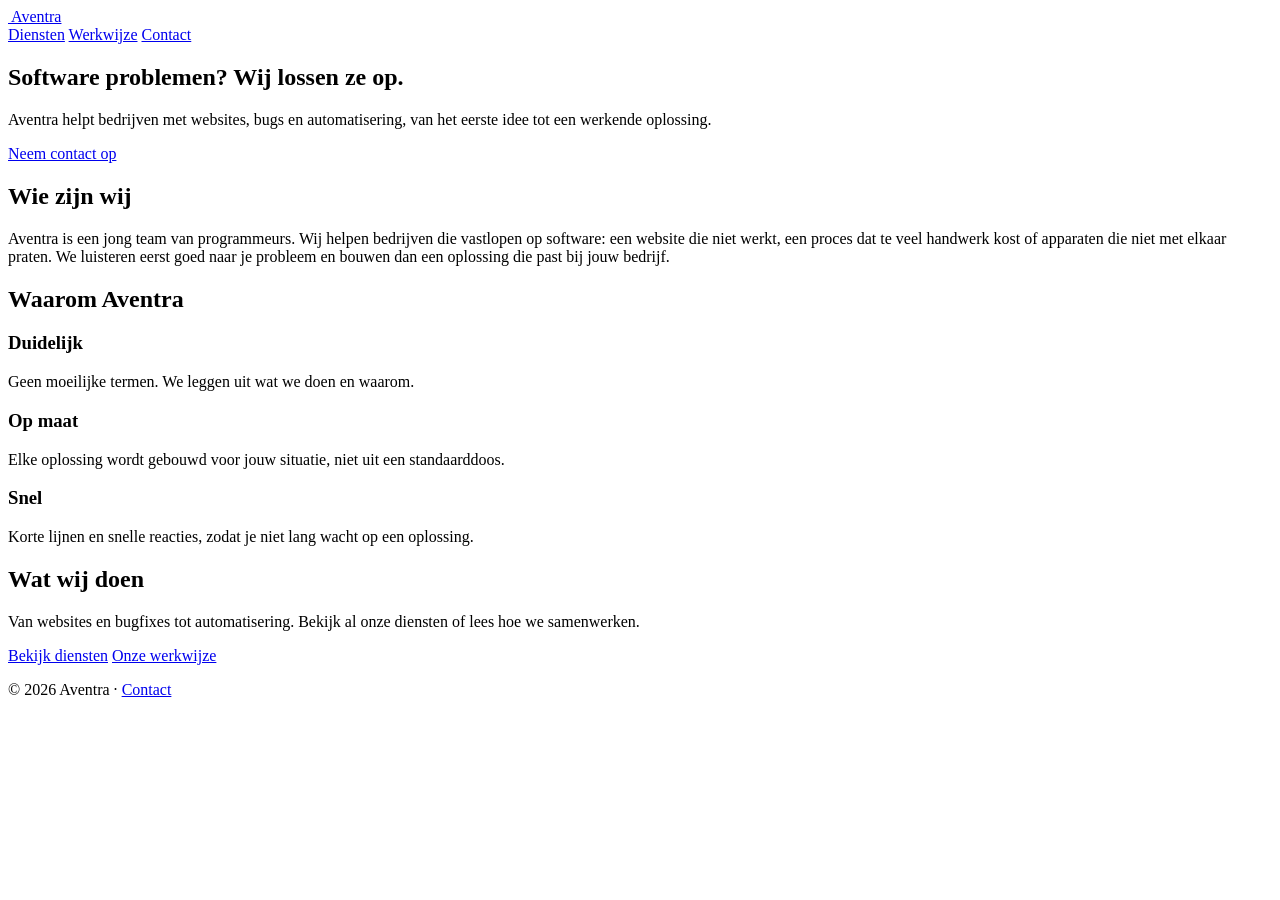
==== index.html @ 6a508613 "Add files via upload" ====
<!DOCTYPE html>
<html lang="nl">
<head>
  <meta charset="UTF-8">
  <meta name="viewport" content="width=device-width, initial-scale=1">
  <title>Aventra – Software problemen opgelost</title>
  <link rel="icon" href="img/logo.svg" type="image/svg+xml">
  <link rel="stylesheet" href="css/style.css">
</head>
<body>
  <header class="nav">
    <a class="logo" href="index.html"><img class="logo-img" src="img/logo.svg" alt=""> Aventra</a>
    <nav>
      <a href="pages/diensten.html">Diensten</a>
      <a href="pages/werkwijze.html">Werkwijze</a>
      <a href="pages/contact.html">Contact</a>
    </nav>
  </header>

  <section class="hero">
    <h1>Software problemen? Wij lossen ze op.</h1>
    <p>Aventra helpt bedrijven met websites, bugs en automatisering, van het eerste idee tot een werkende oplossing.</p>
    <a class="knop" href="pages/contact.html">Neem contact op</a>
  </section>

  <section>
    <h2>Wie zijn wij</h2>
    <p class="lead">Aventra is een jong team van programmeurs. Wij helpen bedrijven die vastlopen op software: een website die niet werkt, een proces dat te veel handwerk kost of apparaten die niet met elkaar praten. We luisteren eerst goed naar je probleem en bouwen dan een oplossing die past bij jouw bedrijf.</p>
  </section>

  <section>
    <h2>Waarom Aventra</h2>
    <div class="blokken">
      <div class="blok">
        <h3>Duidelijk</h3>
        <p>Geen moeilijke termen. We leggen uit wat we doen en waarom.</p>
      </div>
      <div class="blok">
        <h3>Op maat</h3>
        <p>Elke oplossing wordt gebouwd voor jouw situatie, niet uit een standaarddoos.</p>
      </div>
      <div class="blok">
        <h3>Snel</h3>
        <p>Korte lijnen en snelle reacties, zodat je niet lang wacht op een oplossing.</p>
      </div>
    </div>
  </section>

  <section>
    <h2>Wat wij doen</h2>
    <p class="lead">Van websites en bugfixes tot automatisering. Bekijk al onze diensten of lees hoe we samenwerken.</p>
    <p class="centreer">
      <a class="knop blauw" href="pages/diensten.html">Bekijk diensten</a>
      <a class="knop blauw" href="pages/werkwijze.html">Onze werkwijze</a>
    </p>
  </section>

  <footer>© 2026 Aventra · <a href="pages/contact.html">Contact</a></footer>
  <script src="js/chat.js"></script>
</body>
</html>
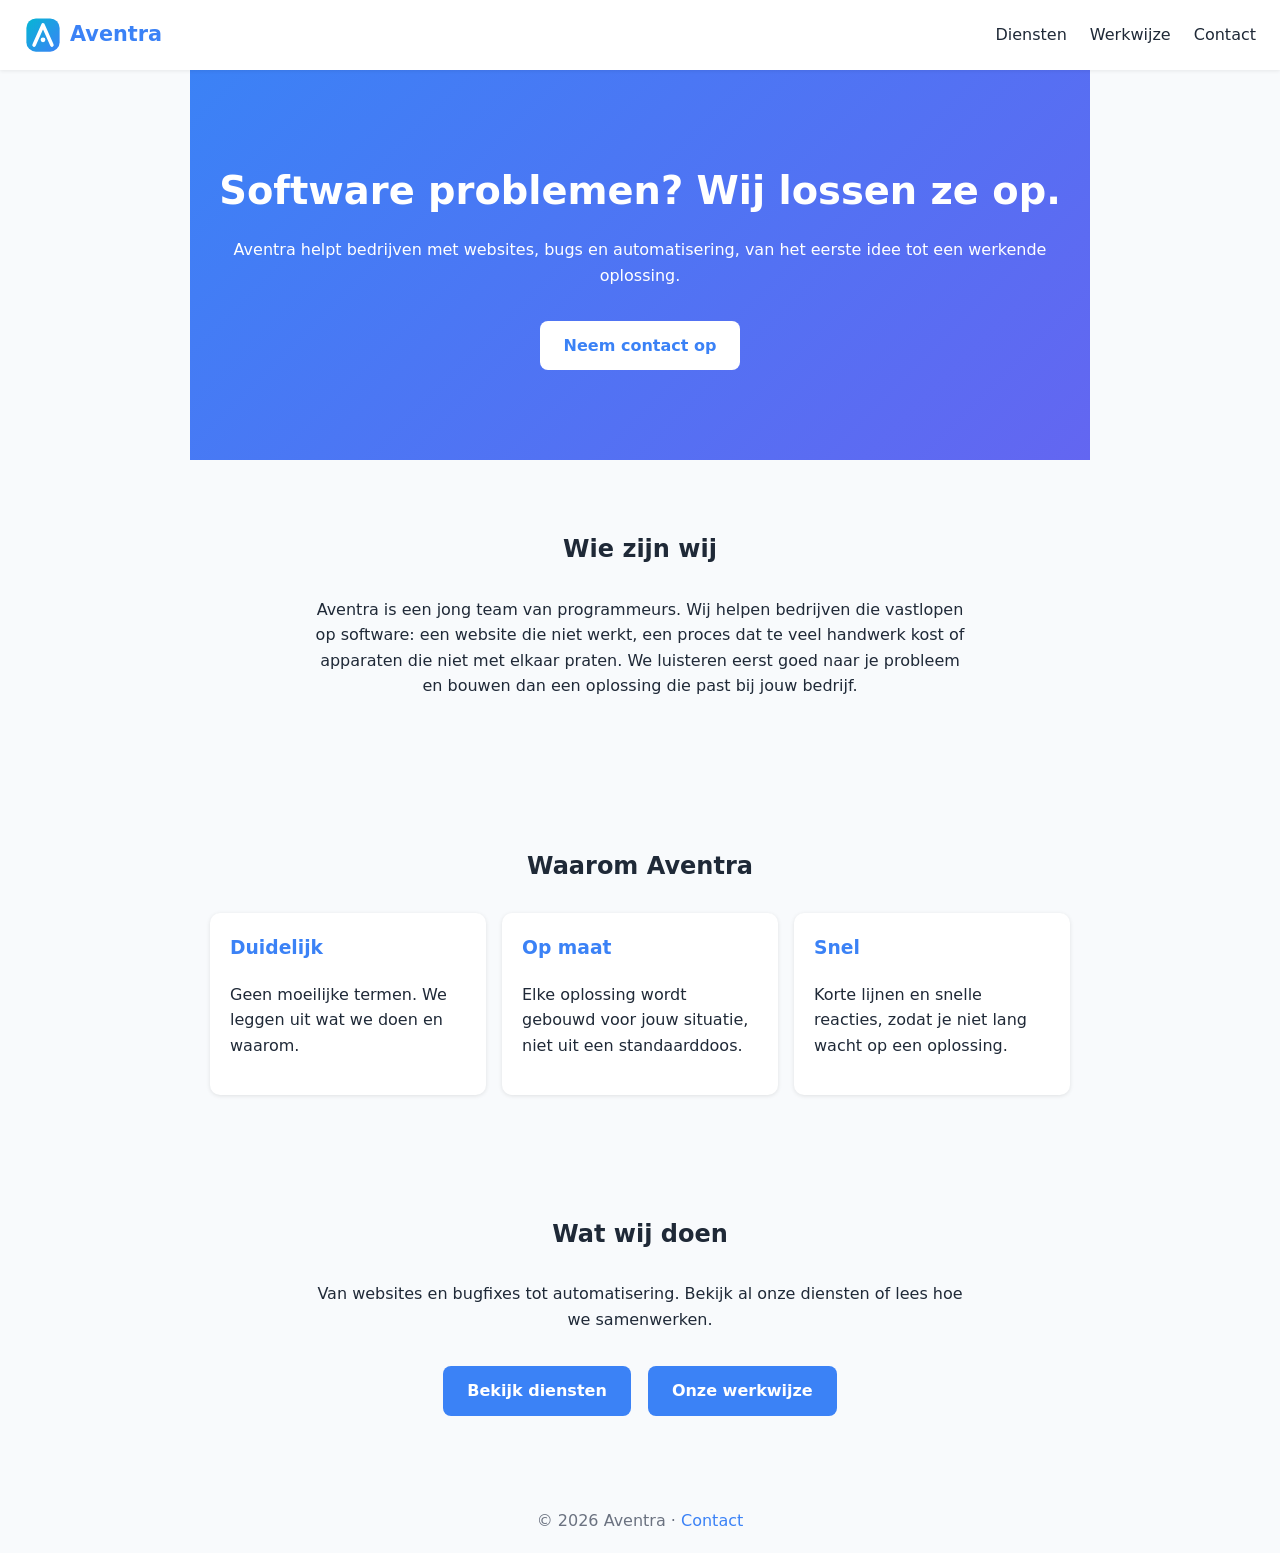
==== commit 55b58cb7: "Add files via upload" ====
--- a/index.html
+++ b/index.html
@@ -4,23 +4,23 @@
   <meta charset="UTF-8">
   <meta name="viewport" content="width=device-width, initial-scale=1">
   <title>Aventra – Software problemen opgelost</title>
-  <link rel="icon" href="img/logo.svg" type="image/svg+xml">
-  <link rel="stylesheet" href="css/style.css">
+  <link rel="icon" href="logo.svg" type="image/svg+xml">
+  <link rel="stylesheet" href="style.css">
 </head>
 <body>
   <header class="nav">
-    <a class="logo" href="index.html"><img class="logo-img" src="img/logo.svg" alt=""> Aventra</a>
+    <a class="logo" href="index.html"><img class="logo-img" src="logo.svg" alt=""> Aventra</a>
     <nav>
-      <a href="pages/diensten.html">Diensten</a>
-      <a href="pages/werkwijze.html">Werkwijze</a>
-      <a href="pages/contact.html">Contact</a>
+      <a href="diensten.html">Diensten</a>
+      <a href="werkwijze.html">Werkwijze</a>
+      <a href="contact.html">Contact</a>
     </nav>
   </header>
 
   <section class="hero">
     <h1>Software problemen? Wij lossen ze op.</h1>
     <p>Aventra helpt bedrijven met websites, bugs en automatisering, van het eerste idee tot een werkende oplossing.</p>
-    <a class="knop" href="pages/contact.html">Neem contact op</a>
+    <a class="knop" href="contact.html">Neem contact op</a>
   </section>
 
   <section>
@@ -50,12 +50,12 @@
     <h2>Wat wij doen</h2>
     <p class="lead">Van websites en bugfixes tot automatisering. Bekijk al onze diensten of lees hoe we samenwerken.</p>
     <p class="centreer">
-      <a class="knop blauw" href="pages/diensten.html">Bekijk diensten</a>
-      <a class="knop blauw" href="pages/werkwijze.html">Onze werkwijze</a>
+      <a class="knop blauw" href="diensten.html">Bekijk diensten</a>
+      <a class="knop blauw" href="werkwijze.html">Onze werkwijze</a>
     </p>
   </section>
 
-  <footer>© 2026 Aventra · <a href="pages/contact.html">Contact</a></footer>
-  <script src="js/chat.js"></script>
+  <footer>© 2026 Aventra · <a href="contact.html">Contact</a></footer>
+  <script src="chat.js"></script>
 </body>
 </html>
--- a/style.css
+++ b/style.css
@@ -0,0 +1,127 @@
+* { box-sizing: border-box; }
+
+html { scroll-behavior: smooth; }
+
+body {
+  margin: 0;
+  font-family: system-ui, sans-serif;
+  color: #1f2937;
+  background: #f8fafc;
+  line-height: 1.6;
+}
+
+.nav {
+  display: flex;
+  justify-content: space-between;
+  align-items: center;
+  padding: 16px 24px;
+  background: white;
+  box-shadow: 0 1px 4px rgba(0, 0, 0, 0.08);
+  position: sticky;
+  top: 0;
+}
+
+.nav .logo { margin-left: 0; text-decoration: none; font-weight: 700; font-size: 1.3rem; color: #3b82f6; }
+
+.nav a {
+  margin-left: 18px;
+  text-decoration: none;
+  color: #1f2937;
+}
+
+.nav a:hover { color: #3b82f6; }
+
+.hero {
+  text-align: center;
+  padding: 90px 20px;
+  background: linear-gradient(135deg, #3b82f6, #6366f1);
+  color: white;
+}
+
+.hero h1 { font-size: 2.4rem; margin: 0 0 12px; }
+
+.knop {
+  display: inline-block;
+  margin-top: 16px;
+  padding: 12px 24px;
+  background: white;
+  color: #3b82f6;
+  border-radius: 8px;
+  text-decoration: none;
+  font-weight: 600;
+}
+
+section { max-width: 900px; margin: 0 auto; padding: 50px 20px; }
+
+section h2 { text-align: center; margin-bottom: 28px; }
+
+.blokken {
+  display: grid;
+  grid-template-columns: repeat(auto-fit, minmax(190px, 1fr));
+  gap: 16px;
+}
+
+.blok {
+  background: white;
+  padding: 20px;
+  border-radius: 10px;
+  box-shadow: 0 1px 4px rgba(0, 0, 0, 0.1);
+}
+
+.blok h3 { margin-top: 0; color: #3b82f6; }
+
+.stappen { max-width: 500px; margin: 0 auto; }
+
+.contact { text-align: center; }
+
+.contact .knop { background: #3b82f6; color: white; }
+
+footer {
+  text-align: center;
+  padding: 20px;
+  color: #6b7280;
+}
+
+.lead { text-align: center; max-width: 650px; margin: 0 auto 28px; }
+
+.centreer { text-align: center; margin-top: 28px; }
+
+.knop.blauw { background: #3b82f6; color: white; margin: 6px; }
+
+.blok ul { padding-left: 18px; margin: 10px 0 0; }
+
+.tip { margin-top: 40px; text-align: left; }
+
+footer a { color: #3b82f6; text-decoration: none; }
+
+a.blok {
+  display: block;
+  color: inherit;
+  text-decoration: none;
+  transition: transform 0.15s, box-shadow 0.15s;
+}
+
+a.blok:hover {
+  transform: translateY(-4px);
+  box-shadow: 0 6px 16px rgba(59, 130, 246, 0.25);
+}
+
+.detail { max-width: 700px; }
+
+.detail h2 { text-align: left; margin-top: 16px; }
+
+.detail h3 { color: #3b82f6; margin-top: 28px; }
+
+.terug { text-decoration: none; color: #3b82f6; }
+
+.nav .logo { display: flex; align-items: center; gap: 8px; }
+
+.logo-img { height: 38px; width: 38px; }
+
+.nav .logo:hover .logo-img { animation: wiebel 0.5s ease-in-out; }
+
+@keyframes wiebel {
+  0%, 100% { transform: rotate(0); }
+  25% { transform: rotate(-12deg) scale(1.1); }
+  75% { transform: rotate(12deg) scale(1.1); }
+}
